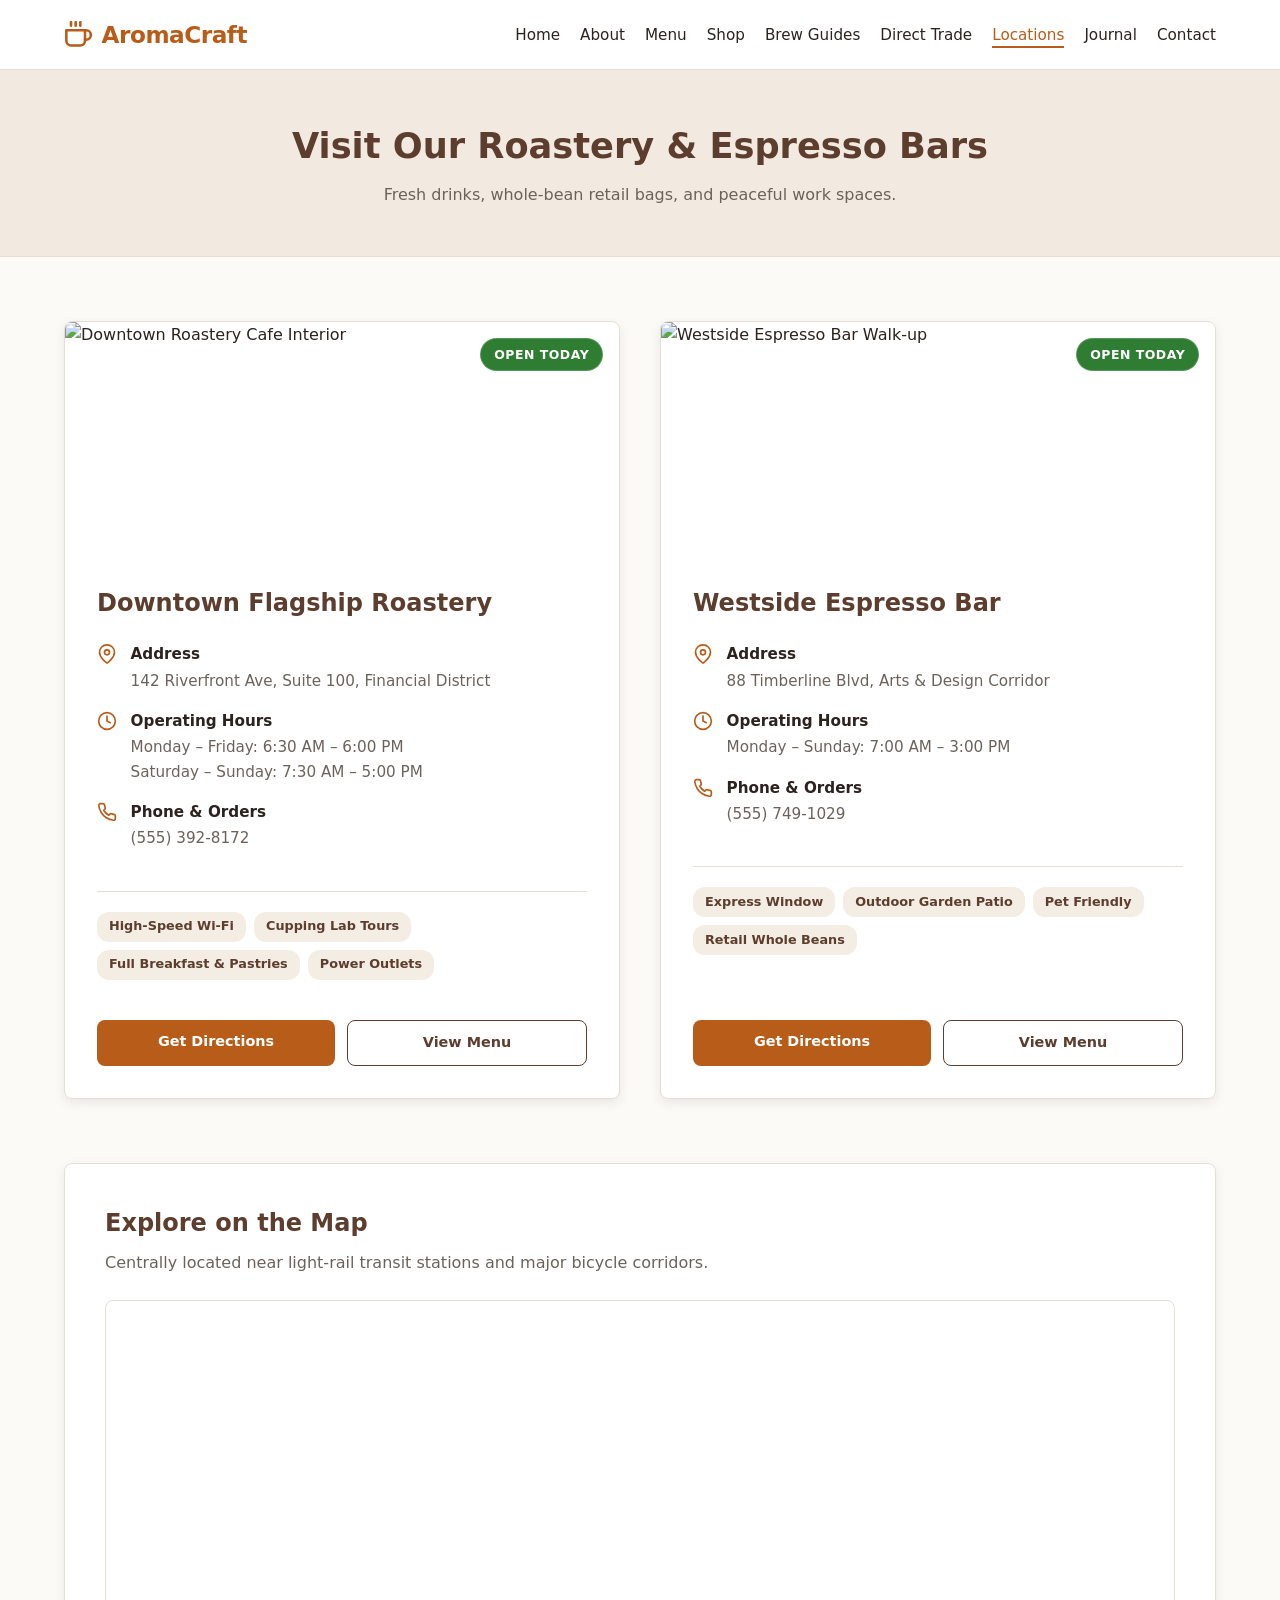
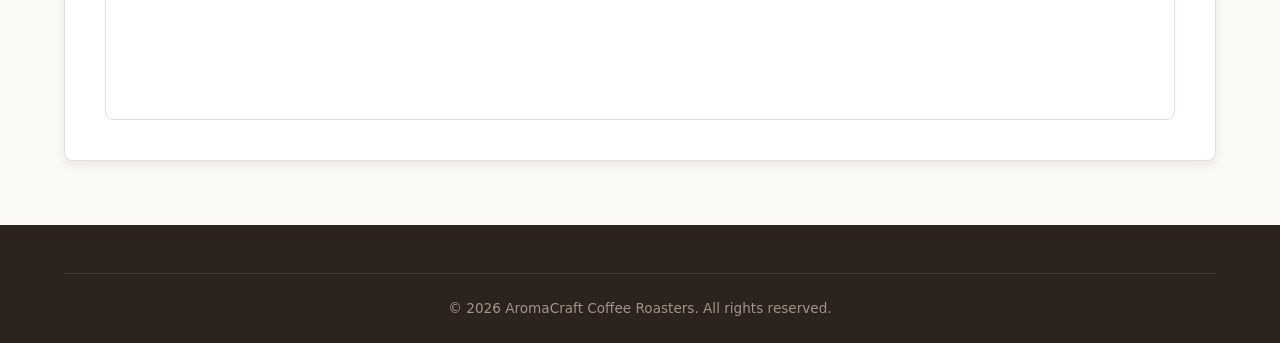
==== locations.html @ 823802d7 "Initial commit: 11-page coffee roastery website" ====
<!DOCTYPE html>
<html lang="en">
<head>
  <meta charset="UTF-8">
  <meta name="viewport" content="width=device-width, initial-scale=1.0">
  <title>Locations &amp; Hours | AromaCraft Roasters</title>
  <link rel="stylesheet" href="css/styles.css">
  <style>
    /* Specific Location Page Styling */
    .locations-grid {
      display: grid;
      grid-template-columns: repeat(auto-fit, minmax(360px, 1fr));
      gap: 2.5rem;
      margin-bottom: 4rem;
    }

    .location-card {
      background: var(--surface);
      border: 1px solid var(--border);
      border-radius: var(--radius);
      overflow: hidden;
      box-shadow: var(--shadow);
      display: flex;
      flex-direction: column;
      transition: transform 0.35s cubic-bezier(0.16, 1, 0.3, 1), box-shadow 0.35s ease;
    }

    .location-card:hover {
      transform: translateY(-6px);
      box-shadow: 0 16px 32px rgba(44, 34, 30, 0.12);
    }

    .location-img-wrap {
      position: relative;
      height: 230px;
      overflow: hidden;
    }

    .location-img-wrap img {
      width: 100%;
      height: 100%;
      object-fit: cover;
      transition: transform 0.5s ease;
    }

    .location-card:hover .location-img-wrap img {
      transform: scale(1.05);
    }

    .status-badge {
      position: absolute;
      top: 1rem;
      right: 1rem;
      background: rgba(44, 34, 30, 0.85);
      color: #fff;
      font-size: 0.78rem;
      font-weight: 700;
      padding: 0.35rem 0.8rem;
      border-radius: 20px;
      letter-spacing: 0.5px;
      text-transform: uppercase;
      backdrop-filter: blur(4px);
      border: 1px solid rgba(255, 255, 255, 0.2);
    }

    .status-badge.open {
      background: #2e7d32;
    }

    .location-body {
      padding: 2rem;
      display: flex;
      flex-direction: column;
      flex-grow: 1;
    }

    .location-body h2 {
      font-size: 1.5rem;
      color: var(--primary);
      margin-bottom: 1.25rem;
    }

    .detail-row {
      display: flex;
      align-items: flex-start;
      gap: 0.85rem;
      margin-bottom: 1rem;
      color: var(--muted);
      font-size: 0.95rem;
    }

    .detail-row svg {
      width: 20px;
      height: 20px;
      stroke: var(--secondary);
      flex-shrink: 0;
      margin-top: 2px;
    }

    .detail-row strong {
      color: var(--dark);
      display: block;
      margin-bottom: 2px;
    }

    .amenities {
      display: flex;
      flex-wrap: wrap;
      gap: 0.5rem;
      margin: 1.5rem 0;
      padding-top: 1.25rem;
      border-top: 1px solid var(--border);
    }

    .amenity-pill {
      background: #f4ede4;
      color: var(--primary);
      font-size: 0.8rem;
      font-weight: 600;
      padding: 0.3rem 0.75rem;
      border-radius: 12px;
    }

    .location-actions {
      margin-top: auto;
      display: flex;
      gap: 0.75rem;
      padding-top: 1rem;
    }

    .location-actions .btn {
      flex: 1;
      text-align: center;
      padding: 0.65rem 1rem;
      font-size: 0.9rem;
    }

    /* Embedded Map Section */
    .map-section {
      background: var(--surface);
      border: 1px solid var(--border);
      border-radius: var(--radius);
      padding: 2.5rem;
      box-shadow: var(--shadow);
    }

    .map-section h2 {
      color: var(--primary);
      margin-bottom: 0.5rem;
    }

    .map-section p {
      color: var(--muted);
      margin-bottom: 1.5rem;
    }

    .map-frame-container {
      width: 100%;
      height: 420px;
      border-radius: var(--radius);
      overflow: hidden;
      border: 1px solid var(--border);
    }

    .map-frame-container iframe {
      width: 100%;
      height: 100%;
      border: 0;
    }

    @media (max-width: 768px) {
      .locations-grid {
        grid-template-columns: 1fr;
      }
      .location-actions {
        flex-direction: column;
      }
    }
  </style>
</head>
<body>

  <!-- Sticky Header with Animated Logo -->
  <header>
    <div class="container nav-container">
      <a href="index.html" class="logo">
        <svg class="logo-icon" viewBox="0 0 24 24" fill="none" stroke="currentColor" stroke-width="2" stroke-linecap="round" stroke-linejoin="round">
          <path d="M18 8h1a4 4 0 0 1 0 8h-1"></path>
          <path d="M2 8h16v9a4 4 0 0 1-4 4H6a4 4 0 0 1-4-4V8z"></path>
          <line x1="6" y1="1" x2="6" y2="4"></line>
          <line x1="10" y1="1" x2="10" y2="4"></line>
          <line x1="14" y1="1" x2="14" y2="4"></line>
        </svg>
        <span>Aroma<span class="logo-accent">Craft</span></span>
      </a>
      <nav>
        <ul>
          <li><a href="index.html">Home</a></li>
          <li><a href="about.html">About</a></li>
          <li><a href="menu.html">Menu</a></li>
          <li><a href="shop.html">Shop</a></li>
          <li><a href="brewing-guides.html">Brew Guides</a></li>
          <li><a href="sustainability.html">Direct Trade</a></li>
          <li><a href="locations.html" class="active">Locations</a></li>
          <li><a href="blog.html">Journal</a></li>
          <li><a href="contact.html">Contact</a></li>
        </ul>
      </nav>
    </div>
  </header>

  <main>
    <div class="page-header">
      <div class="container">
        <h1>Visit Our Roastery &amp; Espresso Bars</h1>
        <p>Fresh drinks, whole-bean retail bags, and peaceful work spaces.</p>
      </div>
    </div>

    <section class="section-padding container">
      <div class="locations-grid">
        
        <!-- Location 1 -->
        <article class="location-card">
          <div class="location-img-wrap">
            <img src="https://images.unsplash.com/photo-1554118811-1e0d58224f24?auto=format&fit=crop&w=800&q=80" alt="Downtown Roastery Cafe Interior">
            <span class="status-badge open">Open Today</span>
          </div>
          <div class="location-body">
            <h2>Downtown Flagship Roastery</h2>
            
            <div class="detail-row">
              <svg viewBox="0 0 24 24" fill="none" stroke-width="2" stroke-linecap="round" stroke-linejoin="round">
                <path d="M21 10c0 7-9 13-9 13s-9-6-9-13a9 9 0 0 1 18 0z"></path>
                <circle cx="12" cy="10" r="3"></circle>
              </svg>
              <div>
                <strong>Address</strong>
                142 Riverfront Ave, Suite 100, Financial District
              </div>
            </div>

            <div class="detail-row">
              <svg viewBox="0 0 24 24" fill="none" stroke-width="2" stroke-linecap="round" stroke-linejoin="round">
                <circle cx="12" cy="12" r="10"></circle>
                <polyline points="12 6 12 12 16 14"></polyline>
              </svg>
              <div>
                <strong>Operating Hours</strong>
                Monday – Friday: 6:30 AM – 6:00 PM<br>
                Saturday – Sunday: 7:30 AM – 5:00 PM
              </div>
            </div>

            <div class="detail-row">
              <svg viewBox="0 0 24 24" fill="none" stroke-width="2" stroke-linecap="round" stroke-linejoin="round">
                <path d="M22 16.92v3a2 2 0 0 1-2.18 2 19.79 19.79 0 0 1-8.63-3.07 19.5 19.5 0 0 1-6-6 19.79 19.79 0 0 1-3.07-8.67A2 2 0 0 1 4.11 2h3a2 2 0 0 1 2 1.72 12.84 12.84 0 0 0 .7 2.81 2 2 0 0 1-.45 2.11L8.09 9.91a16 16 0 0 0 6 6l1.27-1.27a2 2 0 0 1 2.11-.45 12.84 12.84 0 0 0 2.81.7A2 2 0 0 1 22 16.92z"></path>
              </svg>
              <div>
                <strong>Phone &amp; Orders</strong>
                (555) 392-8172
              </div>
            </div>

            <div class="amenities">
              <span class="amenity-pill">High-Speed Wi-Fi</span>
              <span class="amenity-pill">Cupping Lab Tours</span>
              <span class="amenity-pill">Full Breakfast &amp; Pastries</span>
              <span class="amenity-pill">Power Outlets</span>
            </div>

            <div class="location-actions">
              <a href="https://maps.google.com" target="_blank" rel="noopener" class="btn">Get Directions</a>
              <a href="menu.html" class="btn btn-secondary">View Menu</a>
            </div>
          </div>
        </article>

        <!-- Location 2 -->
        <article class="location-card">
          <div class="location-img-wrap">
            <img src="https://images.unsplash.com/photo-1501339847302-ac426a4a7cbb?auto=format&fit=crop&w=800&q=80" alt="Westside Espresso Bar Walk-up">
            <span class="status-badge open">Open Today</span>
          </div>
          <div class="location-body">
            <h2>Westside Espresso Bar</h2>
            
            <div class="detail-row">
              <svg viewBox="0 0 24 24" fill="none" stroke-width="2" stroke-linecap="round" stroke-linejoin="round">
                <path d="M21 10c0 7-9 13-9 13s-9-6-9-13a9 9 0 0 1 18 0z"></path>
                <circle cx="12" cy="10" r="3"></circle>
              </svg>
              <div>
                <strong>Address</strong>
                88 Timberline Blvd, Arts &amp; Design Corridor
              </div>
            </div>

            <div class="detail-row">
              <svg viewBox="0 0 24 24" fill="none" stroke-width="2" stroke-linecap="round" stroke-linejoin="round">
                <circle cx="12" cy="12" r="10"></circle>
                <polyline points="12 6 12 12 16 14"></polyline>
              </svg>
              <div>
                <strong>Operating Hours</strong>
                Monday – Sunday: 7:00 AM – 3:00 PM
              </div>
            </div>

            <div class="detail-row">
              <svg viewBox="0 0 24 24" fill="none" stroke-width="2" stroke-linecap="round" stroke-linejoin="round">
                <path d="M22 16.92v3a2 2 0 0 1-2.18 2 19.79 19.79 0 0 1-8.63-3.07 19.5 19.5 0 0 1-6-6 19.79 19.79 0 0 1-3.07-8.67A2 2 0 0 1 4.11 2h3a2 2 0 0 1 2 1.72 12.84 12.84 0 0 0 .7 2.81 2 2 0 0 1-.45 2.11L8.09 9.91a16 16 0 0 0 6 6l1.27-1.27a2 2 0 0 1 2.11-.45 12.84 12.84 0 0 0 2.81.7A2 2 0 0 1 22 16.92z"></path>
              </svg>
              <div>
                <strong>Phone &amp; Orders</strong>
                (555) 749-1029
              </div>
            </div>

            <div class="amenities">
              <span class="amenity-pill">Express Window</span>
              <span class="amenity-pill">Outdoor Garden Patio</span>
              <span class="amenity-pill">Pet Friendly</span>
              <span class="amenity-pill">Retail Whole Beans</span>
            </div>

            <div class="location-actions">
              <a href="https://maps.google.com" target="_blank" rel="noopener" class="btn">Get Directions</a>
              <a href="menu.html" class="btn btn-secondary">View Menu</a>
            </div>
          </div>
        </article>

      </div>

      <!-- Live Interactive Map Section -->
      <div class="map-section">
        <h2>Explore on the Map</h2>
        <p>Centrally located near light-rail transit stations and major bicycle corridors.</p>
        <div class="map-frame-container">
          <iframe 
            title="AromaCraft Roastery Map"
            src="https://maps.google.com/maps?q=coffee%20roasters&t=&z=13&ie=UTF8&iwloc=&output=embed" 
            loading="lazy" 
            allowfullscreen>
          </iframe>
        </div>
      </div>
    </section>
  </main>

  <footer>
    <div class="container footer-bottom">
      <p>&copy; 2026 AromaCraft Coffee Roasters. All rights reserved.</p>
    </div>
  </footer>

</body>
</html>
---- css/styles.css ----
:root {
  --primary: #5c3d2e;
  --primary-hover: #452b20;
  --secondary: #b85d19;
  --accent: #e0a96d;
  --dark: #2c221e;
  --light: #fcfaf7;
  --surface: #ffffff;
  --muted: #6b635b;
  --border: #e6dfd5;
  --radius: 8px;
  --shadow: 0 4px 12px rgba(0, 0, 0, 0.08);
  --max-width: 1160px;
}

*, *::before, *::after {
  box-sizing: border-box;
  margin: 0;
  padding: 0;
}

body {
  font-family: system-ui, -apple-system, BlinkMacSystemFont, "Segoe UI", Roboto, sans-serif;
  line-height: 1.6;
  color: var(--dark);
  background-color: var(--light);
}

a {
  color: var(--secondary);
  text-decoration: none;
  transition: color 0.2s ease;
}

a:hover {
  color: var(--primary-hover);
}

img {
  max-width: 100%;
  height: auto;
  display: block;
}

.container {
  width: 90%;
  max-width: var(--max-width);
  margin-left: auto;
  margin-right: auto;
}

/* Header & Navigation */
header {
  background-color: var(--surface);
  border-bottom: 1px solid var(--border);
  position: sticky;
  top: 0;
  z-index: 1000;
}

.nav-container {
  display: flex;
  justify-content: space-between;
  align-items: center;
  padding: 1rem 0;
}

.logo {
  font-size: 1.4rem;
  font-weight: 700;
  color: var(--primary);
  letter-spacing: -0.5px;
}

.logo span {
  color: var(--secondary);
}

nav ul {
  display: flex;
  list-style: none;
  gap: 1.25rem;
  flex-wrap: wrap;
}

nav a {
  font-size: 0.95rem;
  font-weight: 500;
  color: var(--dark);
  padding: 0.35rem 0;
  border-bottom: 2px solid transparent;
}

nav a:hover,
nav a.active {
  color: var(--secondary);
  border-bottom-color: var(--secondary);
}

/* Hero Section */
.hero {
  background: linear-gradient(rgba(44, 34, 30, 0.8), rgba(44, 34, 30, 0.8)),
              url('https://images.unsplash.com/photo-1501339847302-ac426a4a7cbb?auto=format&fit=crop&w=1200&q=80') center/cover;
  color: #ffffff;
  padding: 6rem 0;
  text-align: center;
}

.hero h1 {
  font-size: 2.8rem;
  margin-bottom: 1rem;
}

.hero p {
  font-size: 1.2rem;
  max-width: 680px;
  margin: 0 auto 1.5rem auto;
  color: #e5ded6;
}

/* Page Banner */
.page-header {
  background-color: #f2eae1;
  padding: 3rem 0;
  text-align: center;
  border-bottom: 1px solid var(--border);
}

.page-header h1 {
  font-size: 2.2rem;
  color: var(--primary);
  margin-bottom: 0.5rem;
}

.page-header p {
  color: var(--muted);
}

/* Buttons */
.btn {
  display: inline-block;
  background-color: var(--secondary);
  color: #ffffff;
  padding: 0.75rem 1.5rem;
  border-radius: var(--radius);
  font-weight: 600;
  border: none;
  cursor: pointer;
  transition: background-color 0.2s ease;
}

.btn:hover {
  background-color: #9b4b12;
  color: #ffffff;
}

.btn-secondary {
  background-color: transparent;
  color: var(--primary);
  border: 1px solid var(--primary);
}

.btn-secondary:hover {
  background-color: var(--primary);
  color: #ffffff;
}

/* Card Grids */
.section-padding {
  padding: 4rem 0;
}

.section-title {
  text-align: center;
  margin-bottom: 2.5rem;
}

.section-title h2 {
  font-size: 2rem;
  color: var(--primary);
  margin-bottom: 0.5rem;
}

.grid-3 {
  display: grid;
  grid-template-columns: repeat(auto-fit, minmax(280px, 1fr));
  gap: 2rem;
}

.card {
  background: var(--surface);
  border: 1px solid var(--border);
  border-radius: var(--radius);
  padding: 1.5rem;
  box-shadow: var(--shadow);
  display: flex;
  flex-direction: column;
}

.card img {
  border-radius: var(--radius);
  margin-bottom: 1rem;
  height: 200px;
  width: 100%;
  object-fit: cover;
}

.card h3 {
  color: var(--primary);
  margin-bottom: 0.5rem;
}

.card p {
  color: var(--muted);
  font-size: 0.95rem;
  margin-bottom: 1rem;
  flex-grow: 1;
}

.card .price {
  font-size: 1.25rem;
  font-weight: 700;
  color: var(--secondary);
  margin-bottom: 1rem;
}

/* Tables (for Menu & Guides) */
.table-wrapper {
  overflow-x: auto;
  margin: 2rem 0;
}

table {
  width: 100%;
  border-collapse: collapse;
  background-color: var(--surface);
  border-radius: var(--radius);
  overflow: hidden;
  box-shadow: var(--shadow);
}

th, td {
  padding: 1rem 1.25rem;
  text-align: left;
  border-bottom: 1px solid var(--border);
}

th {
  background-color: var(--primary);
  color: #ffffff;
}

tr:nth-child(even) {
  background-color: #fbf9f6;
}

/* Forms */
.form-card {
  background: var(--surface);
  padding: 2.5rem;
  border-radius: var(--radius);
  border: 1px solid var(--border);
  max-width: 650px;
  margin: 0 auto;
  box-shadow: var(--shadow);
}

.form-group {
  margin-bottom: 1.25rem;
}

.form-group label {
  display: block;
  font-weight: 600;
  margin-bottom: 0.4rem;
  color: var(--dark);
}

.form-group input,
.form-group select,
.form-group textarea {
  width: 100%;
  padding: 0.75rem;
  border: 1px solid var(--border);
  border-radius: var(--radius);
  font-size: 1rem;
  font-family: inherit;
  background-color: #fff;
}

.form-group input:focus,
.form-group select:focus,
.form-group textarea:focus {
  outline: none;
  border-color: var(--secondary);
  box-shadow: 0 0 0 3px rgba(184, 93, 25, 0.15);
}

/* Footer */
footer {
  background-color: var(--dark);
  color: #e5ded6;
  padding: 3rem 0 1.5rem 0;
  margin-top: auto;
}

.footer-grid {
  display: grid;
  grid-template-columns: repeat(auto-fit, minmax(200px, 1fr));
  gap: 2rem;
  margin-bottom: 2rem;
}

.footer-col h4 {
  color: #ffffff;
  margin-bottom: 1rem;
  font-size: 1.1rem;
}

.footer-col ul {
  list-style: none;
}

.footer-col li {
  margin-bottom: 0.5rem;
}

.footer-col a {
  color: #bfaea0;
}

.footer-col a:hover {
  color: #ffffff;
}

.footer-bottom {
  border-top: 1px solid #453731;
  padding-top: 1.5rem;
  text-align: center;
  font-size: 0.85rem;
  color: #a49488;
}

/* Responsive adjustments */
@media (max-width: 768px) {
  .nav-container {
    flex-direction: column;
    gap: 1rem;
  }
  nav ul {
    justify-content: center;
    gap: 0.75rem;
  }
  .hero h1 {
    font-size: 2.1rem;
  }
}


/* 1. Global Smooth Scroll */
html {
  scroll-behavior: smooth;
}

/* 2. Keyframe Definitions */
@keyframes fadeIn {
  from {
    opacity: 0;
  }
  to {
    opacity: 1;
  }
}

@keyframes slideUpFade {
  from {
    opacity: 0;
    transform: translateY(24px);
  }
  to {
    opacity: 1;
    transform: translateY(0);
  }
}

@keyframes pulseGlow {
  0%, 100% {
    box-shadow: 0 0 0 0 rgba(184, 93, 25, 0.4);
  }
  50% {
    box-shadow: 0 0 0 10px rgba(184, 93, 25, 0);
  }
}

/* 3. Page Load & Section Entrance Effects */
main {
  animation: fadeIn 0.6s cubic-bezier(0.16, 1, 0.3, 1) forwards;
}

.hero h1,
.page-header h1 {
  animation: slideUpFade 0.7s cubic-bezier(0.16, 1, 0.3, 1) forwards;
}

.hero p,
.page-header p {
  animation: slideUpFade 0.85s cubic-bezier(0.16, 1, 0.3, 1) forwards;
}

.hero .btn {
  animation: slideUpFade 1s cubic-bezier(0.16, 1, 0.3, 1) forwards,
             pulseGlow 2.5s infinite 1.5s;
}

/* 4. Glassmorphism & Header Polish */
header {
  backdrop-filter: blur(8px);
  -webkit-backdrop-filter: blur(8px);
  background-color: rgba(255, 255, 255, 0.92);
  transition: all 0.3s ease;
}

/* 5. Animated Nav Underline */
nav a {
  position: relative;
  border-bottom: none !important; /* Replaces static border */
  padding-bottom: 4px;
}

nav a::after {
  content: "";
  position: absolute;
  bottom: 0;
  left: 0;
  width: 100%;
  height: 2px;
  background-color: var(--secondary);
  transform: scaleX(0);
  transform-origin: right;
  transition: transform 0.3s cubic-bezier(0.65, 0, 0.35, 1);
}

nav a:hover::after,
nav a.active::after {
  transform: scaleX(1);
  transform-origin: left;
}

/* 6. Card Hover Depth & Image Zoom */
.card {
  position: relative;
  overflow: hidden;
  transition: transform 0.35s cubic-bezier(0.16, 1, 0.3, 1),
              box-shadow 0.35s cubic-bezier(0.16, 1, 0.3, 1),
              border-color 0.3s ease;
}

.card:hover {
  transform: translateY(-8px);
  box-shadow: 0 14px 28px rgba(44, 34, 30, 0.14);
  border-color: rgba(184, 93, 25, 0.3);
}

.card img {
  transition: transform 0.45s cubic-bezier(0.16, 1, 0.3, 1);
}

.card:hover img {
  transform: scale(1.05);
}

/* 7. Button Hover Micro-Interactions */
.btn {
  position: relative;
  transition: transform 0.2s ease, background-color 0.2s ease, box-shadow 0.2s ease;
  overflow: hidden;
}

.btn:hover {
  transform: translateY(-2px);
  box-shadow: 0 6px 16px rgba(184, 93, 25, 0.3);
}

.btn:active {
  transform: translateY(0);
}

/* 8. Table Row & Form Smooth Highlights */
table tbody tr {
  transition: background-color 0.2s ease;
}

table tbody tr:hover {
  background-color: #f5ebe0;
}

.form-group input,
.form-group select,
.form-group textarea {
  transition: border-color 0.25s ease, box-shadow 0.25s ease;
}

.logo {
  display: inline-flex;
  align-items: center;
  gap: 0.6rem;
  font-size: 1.45rem;
  font-weight: 800;
  color: var(--primary);
  letter-spacing: -0.5px;
  text-decoration: none;
  transition: transform 0.25s ease;
}

.logo-icon {
  width: 28px;
  height: 28px;
  color: var(--secondary);
  stroke-width: 2.2;
  transition: transform 0.3s cubic-bezier(0.34, 1.56, 0.64, 1), stroke 0.25s ease;
}

.logo .logo-accent {
  color: var(--secondary);
}

/* Hover Interaction */
.logo:hover {
  transform: scale(1.02);
}

.logo:hover .logo-icon {
  transform: rotate(-10deg) scale(1.1);
  color: var(--primary);
}

/* Floating Steam Animation */
@keyframes steamRise {
  0%, 100% {
    transform: translateY(0);
    opacity: 0.7;
  }
  50% {
    transform: translateY(-2px);
    opacity: 1;
  }
}

.logo-icon line {
  animation: steamRise 2s ease-in-out infinite;
}

.logo-icon line:nth-child(4) {
  animation-delay: 0.3s;
}

.logo-icon line:nth-child(5) {
  animation-delay: 0.6s;
}
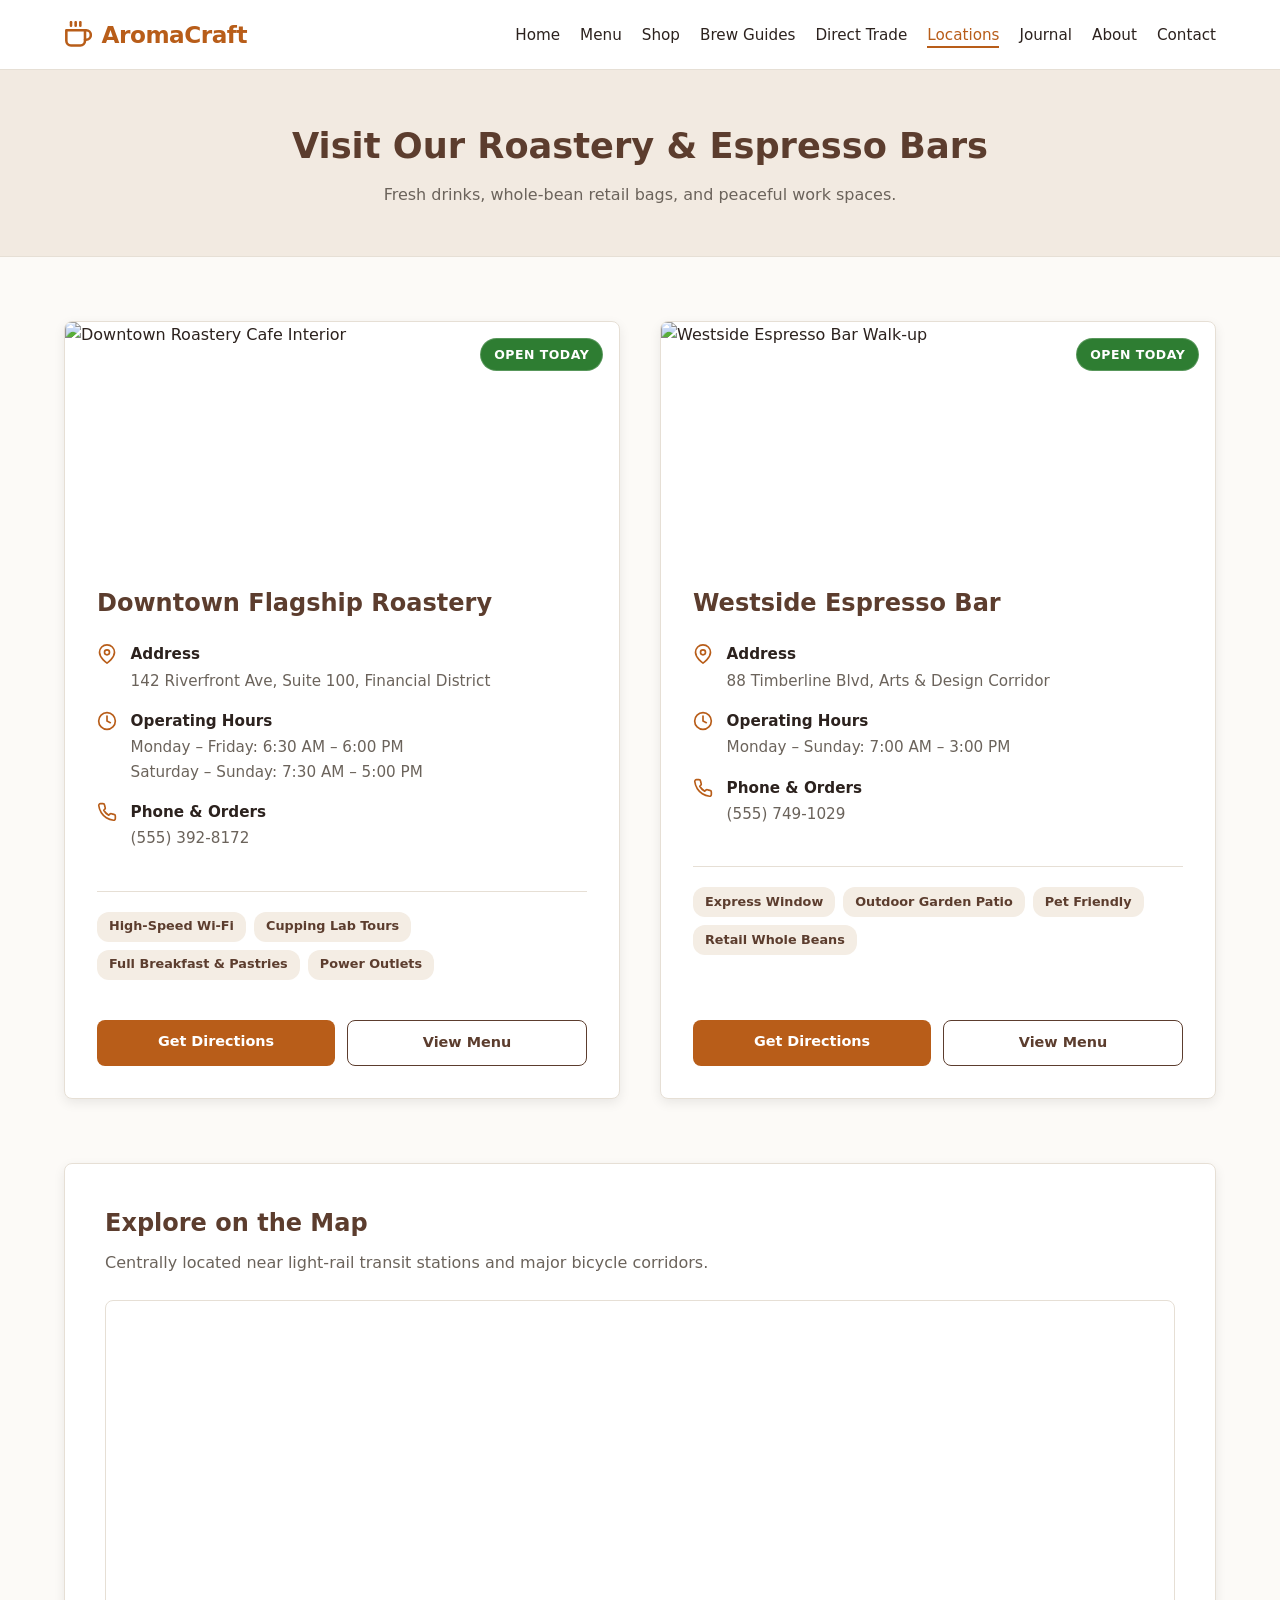
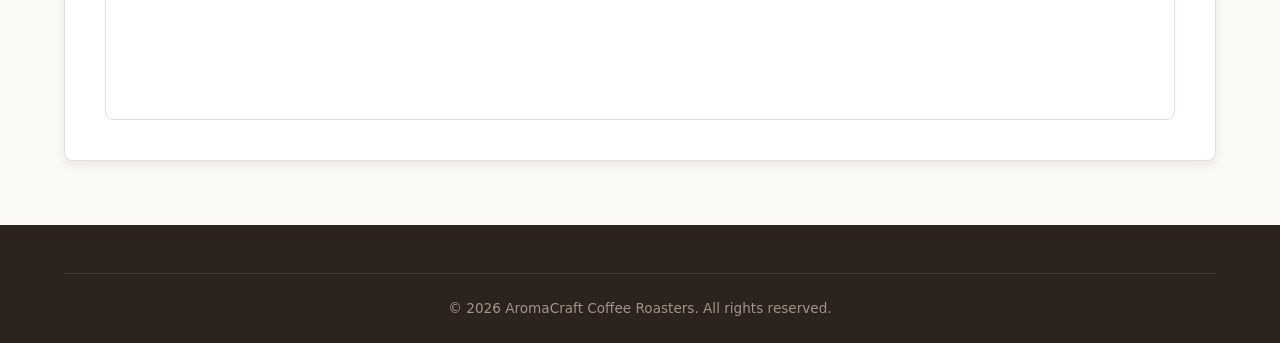
==== commit 549e20bf: "Update page with improved styling and structure" ====
--- a/locations.html
+++ b/locations.html
@@ -196,13 +196,13 @@
       <nav>
         <ul>
           <li><a href="index.html">Home</a></li>
-          <li><a href="about.html">About</a></li>
           <li><a href="menu.html">Menu</a></li>
           <li><a href="shop.html">Shop</a></li>
           <li><a href="brewing-guides.html">Brew Guides</a></li>
           <li><a href="sustainability.html">Direct Trade</a></li>
           <li><a href="locations.html" class="active">Locations</a></li>
           <li><a href="blog.html">Journal</a></li>
+          <li><a href="about.html">About</a></li>
           <li><a href="contact.html">Contact</a></li>
         </ul>
       </nav>
